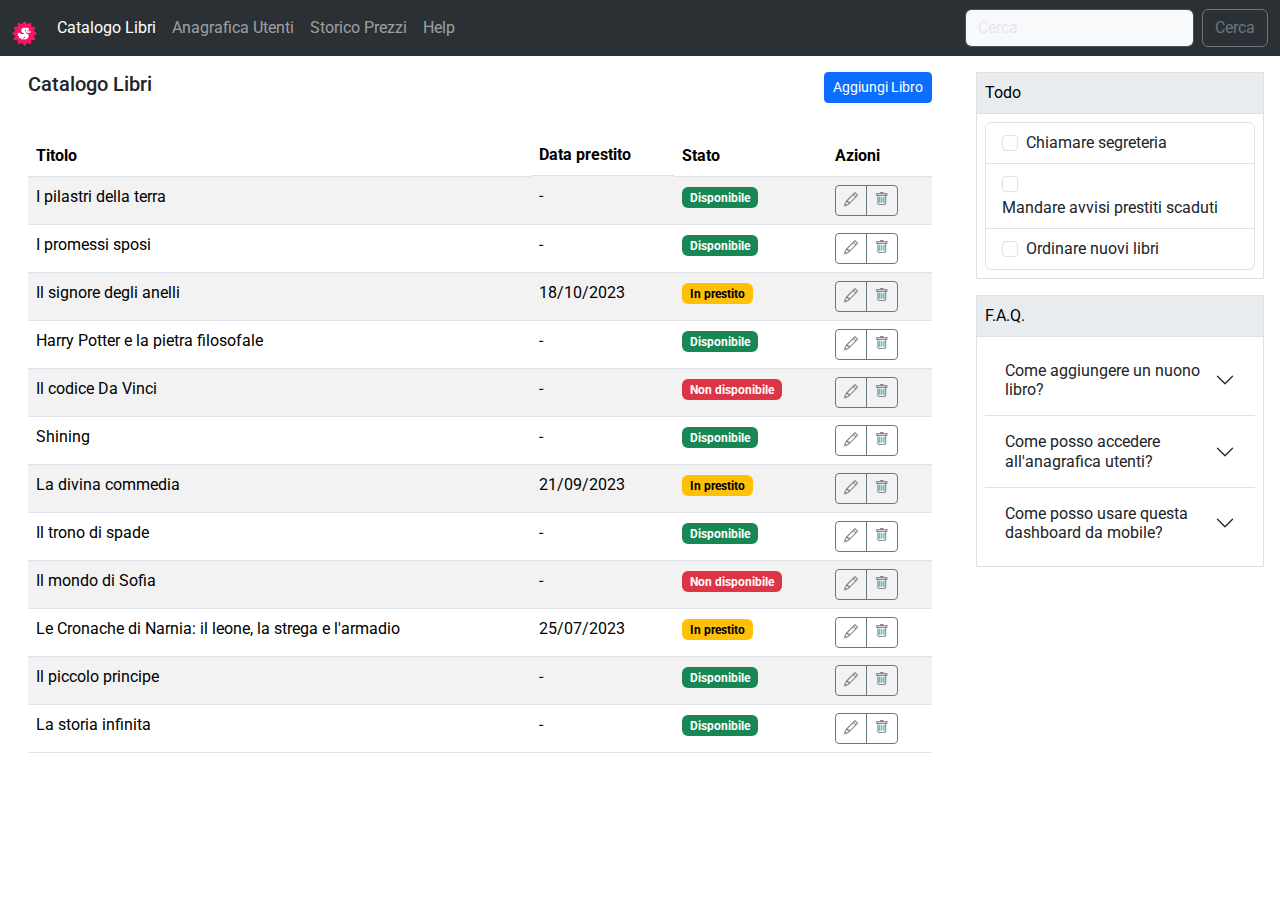
==== bonus/index.html @ d3cf46fb "bonus addes" ====
<!DOCTYPE html>
<html lang="it">

<head>
    <meta charset="UTF-8">
    <meta name="viewport" content="width=device-width, initial-scale=1.0">
    <!-- bootstrap start -->
    <link href="https://cdn.jsdelivr.net/npm/bootstrap@5.3.3/dist/css/bootstrap.min.css" rel="stylesheet"
        integrity="sha384-QWTKZyjpPEjISv5WaRU9OFeRpok6YctnYmDr5pNlyT2bRjXh0JMhjY6hW+ALEwIH" crossorigin="anonymous">
    <!-- bootstrap end -->
    <!-- google fonts start -->
    <link rel="preconnect" href="https://fonts.googleapis.com">
    <link rel="preconnect" href="https://fonts.gstatic.com" crossorigin>
    <link
        href="https://fonts.googleapis.com/css2?family=Roboto:ital,wght@0,100;0,300;0,400;0,500;0,700;0,900;1,100;1,300;1,400;1,500;1,700;1,900&display=swap"
        rel="stylesheet">
    <!-- google fonts end -->
    <!-- bootstrap icons start -->
    <link rel="stylesheet" href="https://cdn.jsdelivr.net/npm/bootstrap-icons@1.11.3/font/bootstrap-icons.min.css">
    <!-- bootstrap icons end -->
    <!-- css start -->
    <link rel="stylesheet" href="css/style.css">
    <!-- css end -->
    <title>Bootstrap Dashboard</title>
</head>

<body>
    <!-- navbar start -->
    <nav class="navbar navbar-expand-md bg-body-tertiary pb-0" data-bs-theme="dark">
        <div class="container-fluid ps-0">
            <nav class="navbar bg-body-tertiary p-0">
                <div class="container">
                    <a class="navbar-brand m-0" href="#">
                        <img src="img/duck.png" alt="duck" width="25" height="25">
                    </a>
                </div>
            </nav>
            <button class="navbar-toggler" type="button" data-bs-toggle="collapse" data-bs-target="#navbarNav"
                aria-controls="navbarNav" aria-expanded="false" aria-label="Toggle navigation">
                <span class="navbar-toggler-icon"></span>
            </button>
            <div class="collapse navbar-collapse justify-content-between pb-2" id="navbarNav">
                <ul class="navbar-nav">
                    <li class="nav-item">
                        <a class="nav-link active" aria-current="page" href="#">Catalogo Libri</a>
                    </li>
                    <li class="nav-item">
                        <a class="nav-link" href="#">Anagrafica Utenti</a>
                    </li>
                    <li class="nav-item">
                        <a class="nav-link" href="#">Storico Prezzi</a>
                    </li>
                    <li class="nav-item">
                        <a class="nav-link" href="#">Help</a>
                    </li>
                </ul>
                <form class="d-flex" role="search">
                    <input class="form-control me-2 bg-light" type="search" placeholder="Cerca" aria-label="Search">
                    <button class="btn btn-outline-secondary" type="submit">Cerca</button>
                </form>
            </div>
        </div>
    </nav>
    <!-- navbar end -->
    <div class="container-fluid">
        <div class="row">
            <div class="col-12 col-md-9">
                <!--header start  -->
                <header class="container-fluid d-flex d-flex justify-content-between p-3">
                    <h5 class="m-0">Catalogo Libri</h5>
                    <button type="button" class="btn btn-primary btn-sm">Aggiungi Libro</button>
                </header>
                <!--header end  -->
                <!--main start  -->
                <main class="container-fluid p-3">
                    <table class="table table-striped">
                        <thead>
                            <tr>
                                <th scope="col">Titolo</th>
                                <th scope="col" class="d-none d-sm-block">Data prestito</th>
                                <th scope="col">Stato</th>
                                <th scope="col">Azioni</th>
                            </tr>
                        </thead>
                        <tbody>
                            <tr>
                                <th scope="row" class="fw-normal">I pilastri della terra</th>
                                <td class="d-none d-sm-table-cell">-</td>
                                <td>
                                    <span class="badge text-bg-success">Disponibile</span>
                                </td>
                                <td>
                                    <div class="btn-group btn-group-sm" role="group"
                                        aria-label="Basic outlined example">
                                        <button type="button" class="btn btn-outline-secondary bi bi-pencil"></button>
                                        <button type="button" class="btn btn-outline-secondary bi bi-trash"></button>
                                    </div>
                                </td>
                            </tr>
                            <tr>
                                <th scope="row" class="fw-normal">I promessi sposi</th>
                                <td class="d-none d-sm-table-cell">-</td>
                                <td>
                                    <span class="badge text-bg-success">Disponibile</span>
                                </td>
                                <td>
                                    <div class="btn-group btn-group-sm" role="group"
                                        aria-label="Basic outlined example">
                                        <button type="button" class="btn btn-outline-secondary bi bi-pencil"></button>
                                        <button type="button" class="btn btn-outline-secondary bi bi-trash"></button>
                                    </div>
                                </td>
                            </tr>
                            <tr>
                                <th scope="row" class="fw-normal">Il signore degli anelli</th>
                                <td class="d-none d-sm-table-cell">18/10/2023</td>
                                <td>
                                    <span class="badge text-bg-warning">In prestito</span>
                                </td>
                                <td>
                                    <div class="btn-group btn-group-sm" role="group"
                                        aria-label="Basic outlined example">
                                        <button type="button" class="btn btn-outline-secondary bi bi-pencil"></button>
                                        <button type="button" class="btn btn-outline-secondary bi bi-trash"></button>
                                    </div>
                                </td>
                            </tr>
                            <tr>
                                <th scope="row" class="fw-normal">Harry Potter e la pietra filosofale</th>
                                <td class="d-none d-sm-table-cell">-</td>
                                <td>
                                    <span class="badge text-bg-success">Disponibile</span>
                                </td>
                                <td>
                                    <div class="btn-group btn-group-sm" role="group"
                                        aria-label="Basic outlined example">
                                        <button type="button" class="btn btn-outline-secondary bi bi-pencil"></button>
                                        <button type="button" class="btn btn-outline-secondary bi bi-trash"></button>
                                    </div>
                                </td>
                            </tr>
                            <tr>
                                <th scope="row" class="fw-normal">Il codice Da Vinci</th>
                                <td class="d-none d-sm-table-cell">-</td>
                                <td>
                                    <span class="badge text-bg-danger">Non disponibile</span>
                                </td>
                                <td>
                                    <div class="btn-group btn-group-sm" role="group"
                                        aria-label="Basic outlined example">
                                        <button type="button" class="btn btn-outline-secondary bi bi-pencil"></button>
                                        <button type="button" class="btn btn-outline-secondary bi bi-trash"></button>
                                    </div>
                                </td>
                            </tr>
                            <tr>
                                <th scope="row" class="fw-normal">Shining</th>
                                <td class="d-none d-sm-table-cell">-</td>
                                <td>
                                    <span class="badge text-bg-success">Disponibile</span>
                                </td>
                                <td>
                                    <div class="btn-group btn-group-sm" role="group"
                                        aria-label="Basic outlined example">
                                        <button type="button" class="btn btn-outline-secondary bi bi-pencil"></button>
                                        <button type="button" class="btn btn-outline-secondary bi bi-trash"></button>
                                    </div>
                                </td>
                            </tr>
                            <tr>
                                <th scope="row" class="fw-normal">La divina commedia</th>
                                <td class="d-none d-sm-table-cell">21/09/2023</td>
                                <td>
                                    <span class="badge text-bg-warning">In prestito</span>
                                </td>
                                <td>
                                    <div class="btn-group btn-group-sm" role="group"
                                        aria-label="Basic outlined example">
                                        <button type="button" class="btn btn-outline-secondary bi bi-pencil"></button>
                                        <button type="button" class="btn btn-outline-secondary bi bi-trash"></button>
                                    </div>
                                </td>
                            </tr>
                            <tr>
                                <th scope="row" class="fw-normal">Il trono di spade</th>
                                <td class="d-none d-sm-table-cell">-</td>
                                <td>
                                    <span class="badge text-bg-success">Disponibile</span>
                                </td>
                                <td>
                                    <div class="btn-group btn-group-sm" role="group"
                                        aria-label="Basic outlined example">
                                        <button type="button" class="btn btn-outline-secondary bi bi-pencil"></button>
                                        <button type="button" class="btn btn-outline-secondary bi bi-trash"></button>
                                    </div>
                                </td>
                            </tr>
                            <tr>
                                <th scope="row" class="fw-normal">Il mondo di Sofia</th>
                                <td class="d-none d-sm-table-cell">-</td>
                                <td>
                                    <span class="badge text-bg-danger">Non disponibile</span>
                                </td>
                                <td>
                                    <div class="btn-group btn-group-sm" role="group"
                                        aria-label="Basic outlined example">
                                        <button type="button" class="btn btn-outline-secondary bi bi-pencil"></button>
                                        <button type="button" class="btn btn-outline-secondary bi bi-trash"></button>
                                    </div>
                                </td>
                            </tr>
                            <tr>
                                <th scope="row" class="fw-normal">Le Cronache di Narnia: il leone, la strega e l'armadio
                                </th>
                                <td class="d-none d-sm-table-cell">25/07/2023</td>
                                <td>
                                    <span class="badge text-bg-warning">In prestito</span>
                                </td>
                                <td>
                                    <div class="btn-group btn-group-sm" role="group"
                                        aria-label="Basic outlined example">
                                        <button type="button" class="btn btn-outline-secondary bi bi-pencil"></button>
                                        <button type="button" class="btn btn-outline-secondary bi bi-trash"></button>
                                    </div>
                                </td>
                            </tr>
                            <tr>
                                <th scope="row" class="fw-normal">Il piccolo principe</th>
                                <td class="d-none d-sm-table-cell">-</td>
                                <td>
                                    <span class="badge text-bg-success">Disponibile</span>
                                </td>
                                <td>
                                    <div class="btn-group btn-group-sm" role="group"
                                        aria-label="Basic outlined example">
                                        <button type="button" class="btn btn-outline-secondary bi bi-pencil"></button>
                                        <button type="button" class="btn btn-outline-secondary bi bi-trash"></button>
                                    </div>
                                </td>
                            </tr>
                            <tr>
                                <th scope="row" class="fw-normal">La storia infinita</th>
                                <td class="d-none d-sm-table-cell">-</td>
                                <td>
                                    <span class="badge text-bg-success">Disponibile</span>
                                <td>
                                    <div class="btn-group btn-group-sm" role="group"
                                        aria-label="Basic outlined example">
                                        <button type="button" class="btn btn-outline-secondary bi bi-pencil"></button>
                                        <button type="button" class="btn btn-outline-secondary bi bi-trash"></button>
                                    </div>
                                </td>
                            </tr>
                        </tbody>
                    </table>
                </main>
            </div>
            <!-- todo start -->
            <div class="col-12 col-md-3 p-3">
                <table class="table border">
                    <thead>
                        <tr>
                            <th scope="col" class="fw-normal bg-body-secondary">Todo</th>
                        </tr>
                    </thead>
                    <tbody>
                        <tr>
                            <th scope="row">
                                <ul class="list-group">
                                    <li class="list-group-item">
                                        <input class="form-check-input me-1" type="checkbox" value=""
                                            id="firstCheckbox">
                                        <label class="form-check-label fw-normal" for="firstCheckbox">Chiamare
                                            segreteria</label>
                                    </li>
                                    <li class="list-group-item">
                                        <input class="form-check-input me-1" type="checkbox" value=""
                                            id="secondCheckbox">
                                        <label class="form-check-label fw-normal" for="secondCheckbox">Mandare avvisi
                                            prestiti
                                            scaduti</label>
                                    </li>
                                    <li class="list-group-item">
                                        <input class="form-check-input me-1" type="checkbox" value=""
                                            id="thirdCheckbox">
                                        <label class="form-check-label fw-normal" for="thirdCheckbox">Ordinare nuovi
                                            libri</label>
                                    </li>
                                </ul>
                            </th>
                        </tr>
                    </tbody>
                </table>
                <!-- todo end -->
                <!-- faq start -->
                <table class="table border">
                    <thead>
                        <tr>
                            <th scope="col" class="fw-normal bg-body-secondary">F.A.Q.</th>
                        </tr>
                    </thead>
                    <tbody>
                        <tr>
                            <th scope="row">
                                <div class="accordion" id="accordionExample">
                                    <div class="accordion-item border-0 border-bottom">
                                        <h2 class="accordion-header">
                                            <button class="accordion-button collapsed" type="button"
                                                data-bs-toggle="collapse" data-bs-target="#collapseOne"
                                                aria-expanded="false" aria-controls="collapseOne">
                                                Come aggiungere un nuono libro?
                                            </button>
                                        </h2>
                                        <div id="collapseOne" class="accordion-collapse collapse"
                                            data-bs-parent="#accordionExample">
                                            <div class="accordion-body">
                                                Lorem ipsum dolor sit amet consectetur adipisicing elit. Ipsum unde
                                                maxime
                                                quaerat minus sapiente possimus doloremque dignissimos necessitatibus
                                                molestiae,
                                                fuga id expedita facere, iste similique molestias aliquid? Eligendi,
                                                ipsum
                                                velit!
                                            </div>
                                        </div>
                                    </div>
                                    <div class="accordion-item border-0 border-bottom">
                                        <h2 class="accordion-header">
                                            <button class="accordion-button collapsed" type="button"
                                                data-bs-toggle="collapse" data-bs-target="#collapseTwo"
                                                aria-expanded="false" aria-controls="collapseTwo">
                                                Come posso accedere all'anagrafica utenti?
                                            </button>
                                        </h2>
                                        <div id="collapseTwo" class="accordion-collapse collapse"
                                            data-bs-parent="#accordionExample">
                                            <div class="accordion-body">
                                                Lorem ipsum dolor sit, amet consectetur adipisicing elit. Nostrum dolor
                                                aut
                                                dolores unde quaerat. Obcaecati, alias iste at temporibus eum fuga ad
                                                sapiente
                                                laudantium quaerat sequi beatae voluptatem suscipit esse.
                                            </div>
                                        </div>
                                    </div>
                                    <div class="accordion-item border-0">
                                        <h2 class="accordion-header">
                                            <button class="accordion-button collapsed" type="button"
                                                data-bs-toggle="collapse" data-bs-target="#collapseThree"
                                                aria-expanded="false" aria-controls="collapseThree">
                                                Come posso usare questa dashboard da mobile?
                                            </button>
                                        </h2>
                                        <div id="collapseThree" class="accordion-collapse collapse"
                                            data-bs-parent="#accordionExample">
                                            <div class="accordion-body">
                                                Lorem ipsum dolor, sit amet consectetur adipisicing elit. Aperiam,
                                                inventore
                                                commodi? Reprehenderit quo repudiandae fuga animi, modi pariatur nemo
                                                earum,
                                                qui,
                                                eos necessitatibus totam eius dolorum ducimus odit commodi explicabo?
                                            </div>
                                        </div>
                                    </div>
                                </div>
                            </th>
                        </tr>
                    </tbody>
                </table>
            </div>
            <!-- faq end -->
        </div>
    </div>
    </div>
    <!--bootstrap js start -->
    <script src="https://cdn.jsdelivr.net/npm/bootstrap@5.3.3/dist/js/bootstrap.bundle.min.js"
        integrity="sha384-YvpcrYf0tY3lHB60NNkmXc5s9fDVZLESaAA55NDzOxhy9GkcIdslK1eN7N6jIeHz" crossorigin="anonymous">
        </script>
    <!--bootstrap js end -->
</body>

</html>
---- bonus/css/style.css ----
* {
    font-family: 'Roboto', serif, sans-serif;
    font-size: 1rem;
}
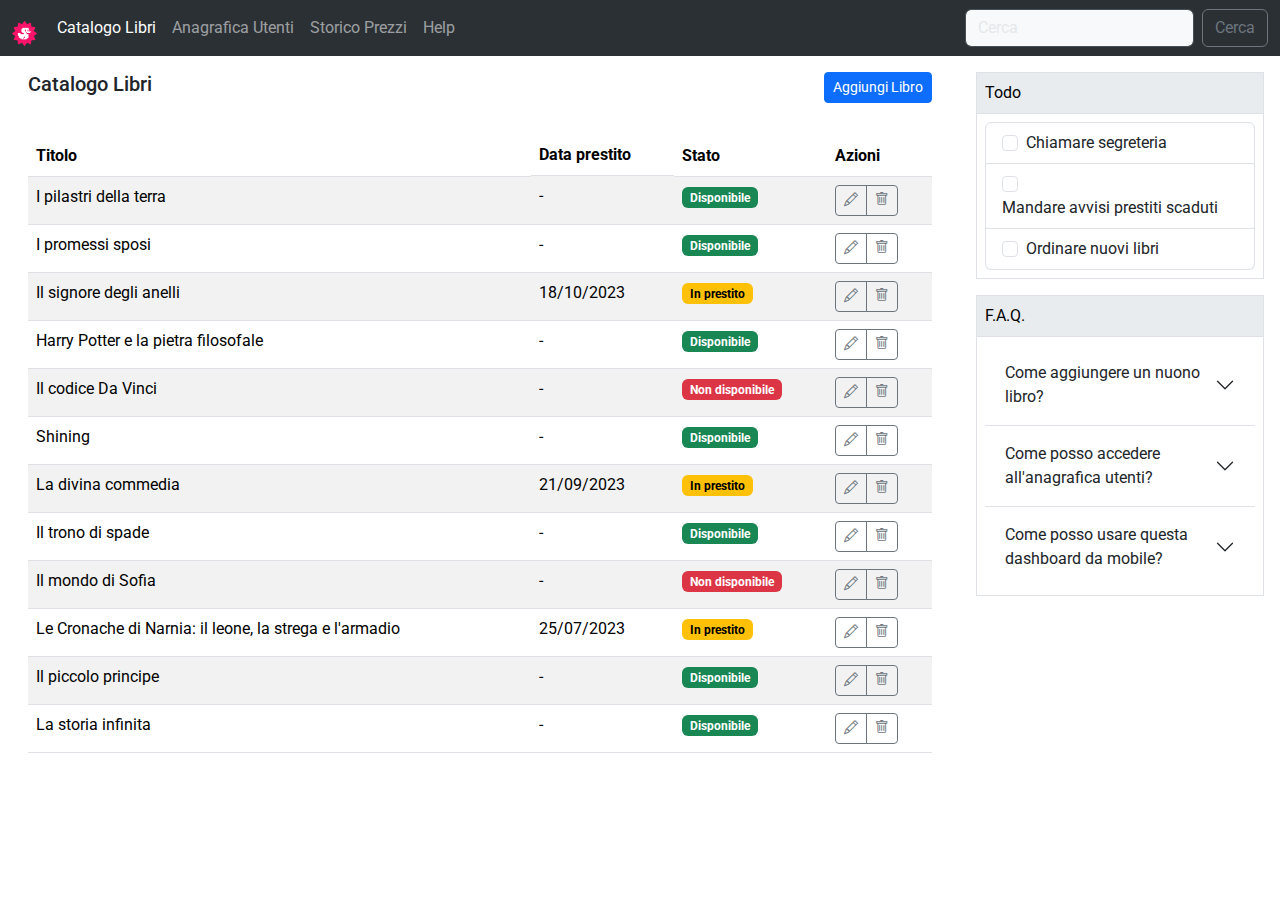
==== commit 98b0c561: "fix: some little fix" ====
--- a/bonus/index.html
+++ b/bonus/index.html
@@ -68,7 +68,7 @@
                 <!--header start  -->
                 <header class="container-fluid d-flex d-flex justify-content-between p-3">
                     <h5 class="m-0">Catalogo Libri</h5>
-                    <button type="button" class="btn btn-primary btn-sm">Aggiungi Libro</button>
+                    <a class="btn btn-primary btn-sm" href="new-book.html">Aggiungi Libro </a>
                 </header>
                 <!--header end  -->
                 <!--main start  -->
@@ -304,13 +304,13 @@
                             <th scope="row">
                                 <div class="accordion" id="accordionExample">
                                     <div class="accordion-item border-0 border-bottom">
-                                        <h2 class="accordion-header">
+                                        <p class="accordion-header">
                                             <button class="accordion-button collapsed" type="button"
                                                 data-bs-toggle="collapse" data-bs-target="#collapseOne"
                                                 aria-expanded="false" aria-controls="collapseOne">
                                                 Come aggiungere un nuono libro?
                                             </button>
-                                        </h2>
+                                        </p>
                                         <div id="collapseOne" class="accordion-collapse collapse"
                                             data-bs-parent="#accordionExample">
                                             <div class="accordion-body">
@@ -325,13 +325,13 @@
                                         </div>
                                     </div>
                                     <div class="accordion-item border-0 border-bottom">
-                                        <h2 class="accordion-header">
+                                        <p class="accordion-header">
                                             <button class="accordion-button collapsed" type="button"
                                                 data-bs-toggle="collapse" data-bs-target="#collapseTwo"
                                                 aria-expanded="false" aria-controls="collapseTwo">
                                                 Come posso accedere all'anagrafica utenti?
                                             </button>
-                                        </h2>
+                                        </p>
                                         <div id="collapseTwo" class="accordion-collapse collapse"
                                             data-bs-parent="#accordionExample">
                                             <div class="accordion-body">
@@ -344,13 +344,13 @@
                                         </div>
                                     </div>
                                     <div class="accordion-item border-0">
-                                        <h2 class="accordion-header">
+                                        <p class="accordion-header">
                                             <button class="accordion-button collapsed" type="button"
                                                 data-bs-toggle="collapse" data-bs-target="#collapseThree"
                                                 aria-expanded="false" aria-controls="collapseThree">
                                                 Come posso usare questa dashboard da mobile?
                                             </button>
-                                        </h2>
+                                        </p>
                                         <div id="collapseThree" class="accordion-collapse collapse"
                                             data-bs-parent="#accordionExample">
                                             <div class="accordion-body">
@@ -372,7 +372,6 @@
             <!-- faq end -->
         </div>
     </div>
-    </div>
     <!--bootstrap js start -->
     <script src="https://cdn.jsdelivr.net/npm/bootstrap@5.3.3/dist/js/bootstrap.bundle.min.js"
         integrity="sha384-YvpcrYf0tY3lHB60NNkmXc5s9fDVZLESaAA55NDzOxhy9GkcIdslK1eN7N6jIeHz" crossorigin="anonymous">
